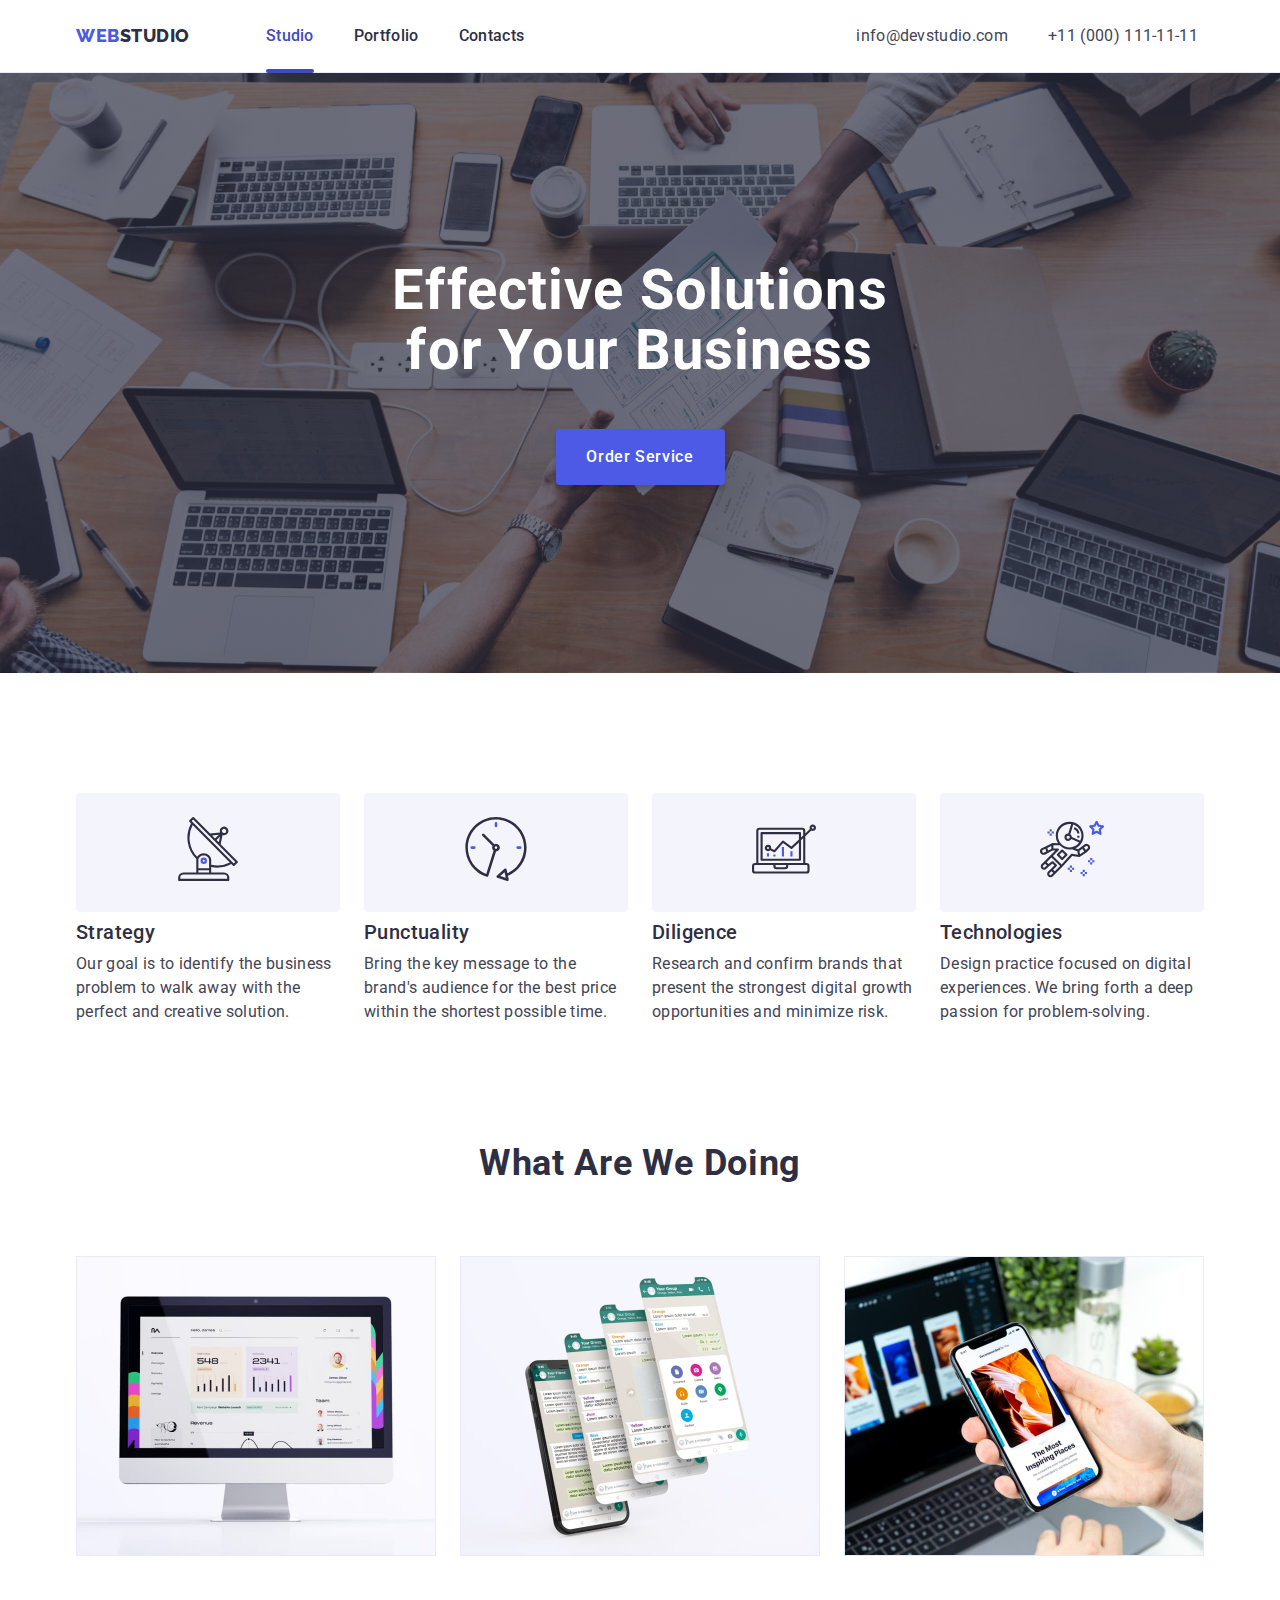
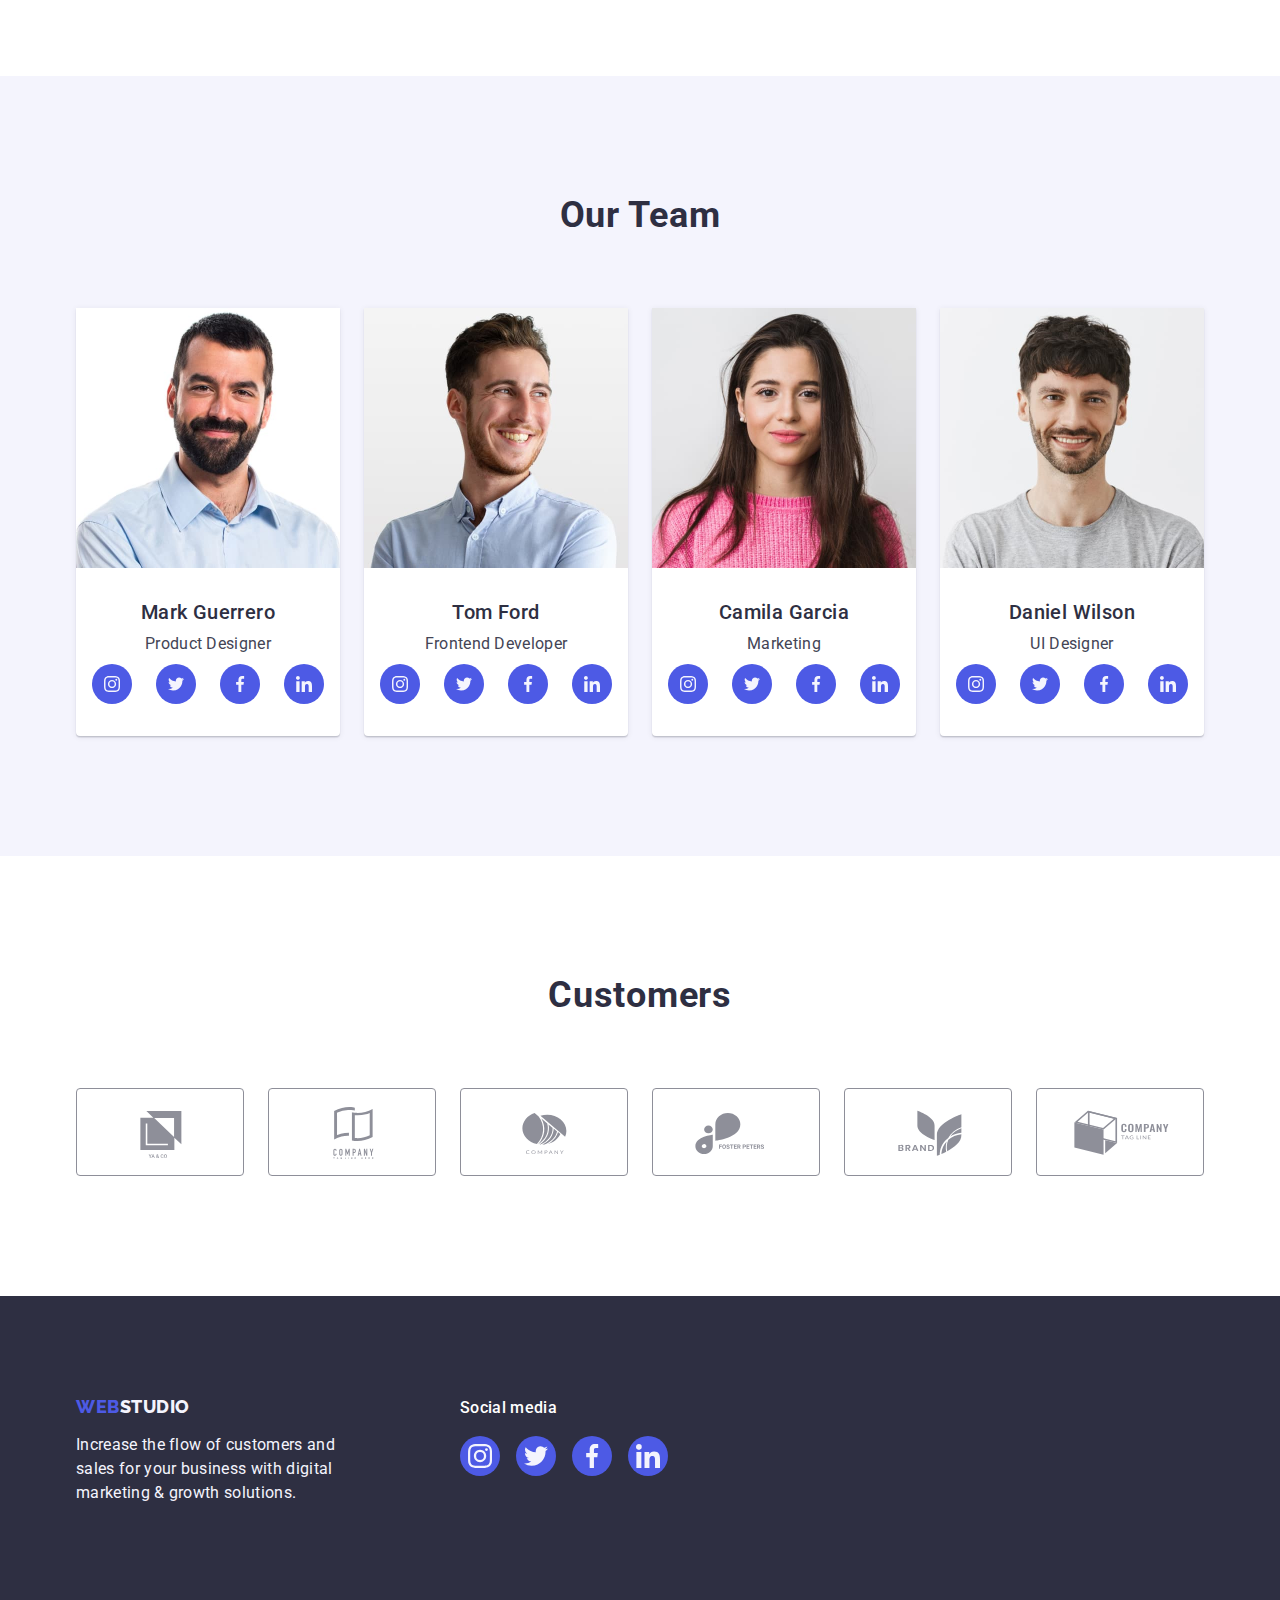
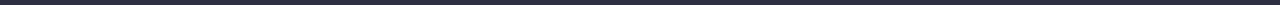
==== index.html @ 95843363 "Update" ====
<!DOCTYPE html>
<html lang="en">
  <head>
    <meta charset="UTF-8" />
    <meta http-equiv="X-UA-Compatible" content="IE=edge" />
    <meta name="viewport" content="width=device-width, initial-scale=1.0" />
    <title>WebStudio</title>
    <!-- Normalize -->
    <link
      rel="stylesheet"
      href="https://cdn.jsdelivr.net/npm/modern-normalize@2.0.0/modern-normalize.min.css"
    />
    <!-- Fonts -->
    <link rel="preconnect" href="https://fonts.googleapis.com" />
    <link rel="preconnect" href="https://fonts.gstatic.com" crossorigin />
    <link
      href="https://fonts.googleapis.com/css2?family=Raleway:wght@800&family=Roboto:wght@400;500;700;900&display=swap"
      rel="stylesheet"
    />
    <!-- Custom styles -->
    <link rel="stylesheet" href="./css/styles.css" />
  </head>
  <body>
    <header class="header">
      <div class="header-container container">
        <!-- Navigation menu -->
        <nav class="page-nav">
          <a class="logo link" href="./index.html"
            >Web<span class="studio-word">Studio</span></a
          >
          <ul class="nav-links list">
            <li><a class="nav-item active link" href="./index.html">Studio</a></li>
            <li><a class="nav-item link" href="./portfolio.html">Portfolio</a>
            </li>
            <li><a class="nav-item link" href="">Contacts</a></li>
          </ul>
        </nav>
        <!-- Contact information -->
        <address class="page-addr">
          <ul class="address-links list">
            <li>
              <a class="link" href="mailto:info@devstudio.com"
                >info@devstudio.com</a
              >
            </li>
            <li>
              <a class="link" href="tel:+110001111111">+11 (000) 111-11-11</a>
            </li>
          </ul>
        </address>
      </div>
    </header>

    <main>
      <!-- Hero -->
      <section class="hero-section section">
        <div class="container">
          <h1 class="hero-title">Effective Solutions for Your Business</h1>
          <button type="button" class="hero-btn btn" data-modal-open>Order Service</button>
        </div>
      </section>

      <!-- Features -->
      <section class="features-section section">
        <div class="container">
          <h2 class="visually-hidden">Features</h2>
          <ul class="features-list list">
            <li class="features-item">
              <div class="icon-card">
              <svg class="features-icon" width="64" height="64">
                <use href="./images/icons.svg#icon-antenna"></use>
              </svg>
              </div>
              <h3 class="title">Strategy</h3>
              <p class="text">
                Our goal is to identify the business problem to walk away with
                the perfect and creative solution.
              </p>
            </li>
            <li class="features-item">
              <div class="icon-card">
              <svg class="features-icon" width="64" height="64">
                <use href="./images/icons.svg#icon-clock"></use>
              </svg>
              </div>
              <h3 class="title">Punctuality</h3>
              <p class="text">
                Bring the key message to the brand's audience for the best price
                within the shortest possible time.
              </p>
            </li>
            <li class="features-item">
              <div class="icon-card">
              <svg class="features-icon" width="64" height="64">
                <use href="./images/icons.svg#icon-diagram"></use>
              </svg>
              </div>
              <h3 class="title">Diligence</h3>
              <p class="text">
                Research and confirm brands that present the strongest digital
                growth opportunities and minimize risk.
              </p>
            </li>
            <li class="features-item">
              <div class="icon-card">
              <svg class="features-icon" width="64" height="64">
                <use href="./images/icons.svg#icon-astronaut"></use>
              </svg>
              </div>
              <h3 class="title">Technologies</h3>
              <p class="text">
                Design practice focused on digital experiences. We bring forth a
                deep passion for problem-solving.
              </p>
            </li>
          </ul>
        </div>
      </section>

      <!-- Company's products -->
      <section class="products-section section">
        <div class="container">
          <h2 class="section-title">What are we doing</h2>
          <ul class="examples-list list">
            <li class="item">
              <img
                src="./images/computer.jpg"
                alt="Personal account on the computer"
                width="360"
                height="300"
              />
            </li>
            <li class="item">
              <img
                src="./images/phone.jpg"
                alt="Chat on the phone"
                width="360"
                height="300"
              />
            </li>
            <li class="item">
              <img
                src="./images/laptop-phone.jpg"
                alt="App with inspiring places"
                width="360"
                height="300"
              />
            </li>
          </ul>
        </div>
      </section>

      <!-- Company's team -->
      <section class="team-section section">
        <div class="container">
          <h2 class="section-title">Our Team</h2>
          <ul class="team-list list">
            <li class="team-card">
              <img
                src="./images/mark.jpg"
                alt="A man in his 30s with a beard"
                width="264"
                height="260"
              />
              <div class="card">
                <h3 class="team-member">Mark Guerrero</h3>
                <p class="position">Product Designer</p>
                <ul class="team-links-list list">
                  <li class="icon-item">
                    <a href="" class="soc-netw link">
                    <svg class="inst-icon" width="16" height="16">
                      <use href="./images/icons.svg#icon-instagram"></use>
                    </svg>
                    </a>
                  </li>
                  <li class="icon-item">
                    <a href="" class="soc-netw link">
                    <svg class="twitter-icon" width="16" height="16">
                      <use href="./images/icons.svg#icon-twitter"></use>
                    </svg>
                    </a>
                  </li>
                  <li class="icon-item">
                    <a href="" class="soc-netw link">
                    <svg class="facebook-icon" width="16" height="16">
                      <use href="./images/icons.svg#icon-facebook"></use>
                    </svg>
                    </a>
                  </li>
                  <li class="icon-item">
                    <a href="" class="soc-netw link">
                    <svg class="in-icon" width="16" height="16">
                      <use href="./images/icons.svg#icon-linkedin"></use>
                    </svg>
                    </a>
                  </li>
                </ul>
              </div>
            </li>
            <li class="team-card">
              <img
                src="./images/tom.jpg"
                alt="A young man looks to the right"
                width="264"
                height="260"
              />
              <div class="card">
                <h3 class="team-member">Tom Ford</h3>
                <p class="position">Frontend Developer</p>
                <ul class="team-links-list list">
                  <li class="icon-item">
                    <a href="" class="soc-netw link">
                    <svg class="inst-icon" width="16" height="16">
                      <use href="./images/icons.svg#icon-instagram"></use>
                    </svg>
                    </a>
                  </li>
                  <li class="icon-item">
                    <a href="" class="soc-netw link">
                    <svg class="twitter-icon" width="16" height="16">
                      <use href="./images/icons.svg#icon-twitter"></use>
                    </svg>
                    </a>
                  </li>
                  <li class="icon-item">
                    <a href="" class="soc-netw link">
                    <svg class="facebook-icon" width="16" height="16">
                      <use href="./images/icons.svg#icon-facebook"></use>
                    </svg>
                    </a>
                  </li>
                  <li class="icon-item">
                    <a href="" class="soc-netw link">
                    <svg class="in-icon" width="16" height="16">
                      <use href="./images/icons.svg#icon-linkedin"></use>
                    </svg>
                    </a>
                  </li>
                </ul>
              </div>
            </li>
            <li class="team-card">
              <img
                src="./images/camila.jpg"
                alt="A young girl"
                width="264"
                height="260"
              />
              <div class="card">
                <h3 class="team-member">Camila Garcia</h3>
                <p class="position">Marketing</p>
                <ul class="team-links-list list">
                  <li class="icon-item">
                    <a href="" class="soc-netw link">
                    <svg class="inst-icon" width="16" height="16">
                      <use href="./images/icons.svg#icon-instagram"></use>
                    </svg>
                    </a>
                  </li>
                  <li class="icon-item">
                    <a href="" class="soc-netw link">
                    <svg class="twitter-icon" width="16" height="16">
                      <use href="./images/icons.svg#icon-twitter"></use>
                    </svg>
                    </a>
                  </li>
                  <li class="icon-item">
                    <a href="" class="soc-netw link">
                    <svg class="facebook-icon" width="16" height="16">
                      <use href="./images/icons.svg#icon-facebook"></use>
                    </svg>
                    </a>
                  </li>
                  <li class="icon-item">
                    <a href="" class="soc-netw link">
                    <svg class="in-icon" width="16" height="16">
                      <use href="./images/icons.svg#icon-linkedin"></use>
                    </svg>
                    </a>
                  </li>
                </ul>
              </div>
            </li>
            <li class="team-card">
              <img
                src="./images/daniel.jpg"
                alt="A young man looks straight ahead"
                width="264"
                height="260"
              />
              <div class="card">
                <h3 class="team-member">Daniel Wilson</h3>
                <p class="position">UI Designer</p>
                <ul class="team-links-list list">
                  <li class="icon-item">
                    <a href="" class="soc-netw link">
                    <svg class="inst-icon" width="16" height="16">
                      <use href="./images/icons.svg#icon-instagram"></use>
                    </svg>
                    </a>
                  </li>
                  <li class="icon-item">
                    <a href="" class="soc-netw link">
                    <svg class="twitter-icon" width="16" height="16">
                      <use href="./images/icons.svg#icon-twitter"></use>
                    </svg>
                    </a>
                  </li>
                  <li class="icon-item">
                    <a href="" class="soc-netw link">
                    <svg class="facebook-icon" width="16" height="16">
                      <use href="./images/icons.svg#icon-facebook"></use>
                    </svg>
                    </a>
                  </li>
                  <li class="icon-item">
                    <a href="" class="soc-netw link">
                    <svg class="in-icon" width="16" height="16">
                      <use href="./images/icons.svg#icon-linkedin"></use>
                    </svg>
                    </a>
                  </li>
                </ul>
              </div>
            </li>
          </ul>
        </div>
      </section>

      <!-- Our customers -->
      <section class="customers-section section">
        <div class="container">
          <h2 class="section-title">Customers</h2>
          <ul class="customers-list list">
            <li class="customers-item">
              <a href="" class="customers-link link">
                <svg class="clients-icon" width="104" height="56">
                  <use href="./images/icons.svg#icon-logo-1"></use>
                </svg>
              </a>
            </li>
            <li class="customers-item">
              <a href="" class="customers-link link">
                <svg class="clients-icon" width="104" height="56">
                  <use href="./images/icons.svg#icon-logo-2"></use>
                </svg>
              </a>
            </li>
            <li class="customers-item">
              <a href="" class="customers-link link">
                <svg class="clients-icon" width="104" height="56">
                  <use href="./images/icons.svg#icon-logo-3"></use>
                </svg>
              </a>
            </li>
            <li class="customers-item">
              <a href="" class="customers-link link">
                <svg class="clients-icon" width="104" height="56">
                  <use href="./images/icons.svg#icon-logo-4"></use>
                </svg>
              </a>
            </li>
            <li class="customers-item">
              <a href="" class="customers-link link">
                <svg class="clients-icon" width="104" height="56">
                  <use href="./images/icons.svg#icon-logo-5"></use>
                </svg>
              </a>
            </li>
            <li class="customers-item">
              <a href="" class="customers-link link">
                <svg class="clients-icon" width="104" height="56">
                  <use href="./images/icons.svg#icon-logo-6"></use>
                </svg>
              </a>
            </li>
          </ul>
        </div>
      </section>
    </main>

    <footer class="footer">
      <div class="footer-container container">
        <div class="logo-wrap">
        <a class="logo-foot link" href="./index.html"
          >Web<span class="studio-word-foot">Studio</span></a
        >
        <p class="footer-text">
          Increase the flow of customers and sales for your business with
          digital marketing & growth solutions.
        </p>
        </div>
        <div class="social-wrap">
        <p class="social-title">Social media</p>
        <ul class="footer-list list">
          <li>
            <a href="" class="footer-link link">
              <svg class="inst-icon" width="24" height="24">
                <use href="./images/icons.svg#icon-instagram"></use>
              </svg>              
            </a>
          </li>
          <li>
            <a href="" class="footer-link link">
              <svg class="twitter-icon" width="24" height="24">
                <use href="./images/icons.svg#icon-twitter"></use>
              </svg>
            </a>
          </li>
          <li>
            <a href="" class="footer-link link">
              <svg class="facebook-icon" width="24" height="24">
                <use href="./images/icons.svg#icon-facebook"></use>
              </svg>
            </a>
          </li>
          <li>
            <a href="" class="footer-link link">
              <svg class="in-icon" width="24" height="24">
                <use href="./images/icons.svg#icon-linkedin"></use>
              </svg>
            </a>
          </li>
        </ul>
        </div>
      </div>
    </footer>

    <!-- Modal window -->
    <div class="backdrop is-hidden" data-modal>
      <div class="modal">
        <button type="button" class="modal-btn btn" data-modal-close>
          <svg class="modal-icon" width="8" height="8">
            <use href="./images/icons.svg#icon-close"></use>
          </svg>
        </button>
      </div>
    </div>

    <script src="./js/modal.js"></script>
  </body>
</html>
---- css/styles.css ----
/**
  |============================
  | Common styles
  |============================
*/
:root {
    --white-color: #ffffff;
    --navy-blue-color: #2e2f42;
    --slate-color: #434455;
    --cloud-color: #F4F4FD;
    --iris-color: #4D5AE5;
    --ocean-color: #404BBF;
    --border-color: #E7E9FC;
    --light-slate-color: #8E8F99;
    --green-color: #31D0AA;
    --navyblue-modal: #2E2F4266;
    --dairy-modal: #FCFCFC;
}
body {
    font-family: 'Roboto', sans-serif;
    color: var(--slate-color);
    background-color: var(--white-color);
    line-height: 1.5;
    letter-spacing: 0.02em;
}
/**
  |============================
  | Reset
  |============================
*/
.link {
    text-decoration: none;
}
.list {
    list-style: none;
    margin: 0;
    padding: 0;
}
h1,
h2,
h3,
h4,
h5,
h6,
p {
    margin: 0;
}
img {
    display: block;
    max-width: 100%;
    height: auto;
}
/**
  |============================
  | Base styles
  |============================
*/
.container {
    width: 1158px;
    margin: 0 auto;
    padding: 0 15px;
}
.section {
    padding-bottom: 120px;
}
.btn {
    font-family: 'Roboto', sans-serif;
    cursor: pointer;
}
/**
  |============================
  | Header
  |============================
*/
.header {
    padding-top: 24px;
    padding-bottom: 24px;
    border-bottom: 1px solid var(--border-color);
    box-shadow: 0px 1px 6px 0px rgba(46, 47, 66, 0.08),
        0px 1px 1px 0px rgba(46, 47, 66, 0.16),
        0px 2px 1px 0px rgba(46, 47, 66, 0.08);
}
.header-container {
    display: flex;
}
.page-nav {
    display: flex;
    align-items: center;
    margin-right: 332px;
}
.logo {
    font-family: 'Raleway', sans-serif;
    font-weight: 800;
    font-size: 18px;
    line-height: 1.17;
    letter-spacing: 0.03em;
    text-transform: uppercase;
    color: var(--iris-color);
    margin-right: 76px;
}
.page-nav .studio-word {
    color: var(--navy-blue-color);
}
.nav-links {
    display: flex;
    gap: 40px;
}
.nav-item {
    font-weight: 500;
    color: var(--navy-blue-color);
    transition: color 250ms cubic-bezier(0.4, 0, 0.2, 1);
    padding: 24px 0;
    position: relative;
}
.nav-item:hover,
.nav-item:focus {
    color: var(--ocean-color);
}
.active {
    color: var(--ocean-color);
}
.active::after {
    content: "";
    display: block;
    background-color: var(--ocean-color);
    width: 100%;
    height: 4px;
    border-radius: 2px;
    position: absolute;
    bottom: -4px;
    left: 0;
}
.page-addr {
    font-style: normal;
}
.address-links {
    display: flex;
    gap: 40px;
}
.page-addr .link {
    color: var(--slate-color);
    transition: color 250ms cubic-bezier(0.4, 0, 0.2, 1);
}
.page-addr .link:hover,
.page-addr .link:focus {
    color: var(--ocean-color);
}
/**
  |============================
  | Main Studio
  |============================
*/
/* Hero */
.hero-section {
    max-width: 1440px;
    margin: 0 auto;
    padding-top: 188px;
    padding-bottom: 188px;
    background-color: var(--navy-blue-color);
    background-image: linear-gradient(rgba(46, 47, 66, 0.7),
            rgba(46, 47, 66, 0.7)),
        url(../images/hero-bg.jpg);
    background-repeat: no-repeat;
    background-position: center;
    background-size: cover;
}
.hero-title {
    font-size: 56px;
    line-height: 1.07;
    text-align: center;
    letter-spacing: 0.02em;
    color: var(--white-color);
    max-width: 496px;
    margin-left: auto;
    margin-right: auto;
    margin-bottom: 48px;
}
.hero-btn {
    font-size: 16px;
    line-height: 1.5;
    font-weight: 500;
    letter-spacing: 0.04em;
    color: var(--white-color);
    background-color: var(--iris-color);
    display: block;
    min-width: 169px;
    height: 56px;
    border: none;
    border-radius: 4px;
    margin: 0 auto;
    box-shadow: 0px 4px 4px 0px rgba(0, 0, 0, 0.15);
    transition: background-color 250ms cubic-bezier(0.4, 0, 0.2, 1);
}
.hero-btn:hover,
.hero-btn:focus {
    background-color: var(--ocean-color);
}
/* Features */
.features-section {
    padding-top: 120px;
}
.visually-hidden {
    position: absolute;
    width: 1px;
    height: 1px;
    margin: -1px;
    border: 0;
    padding: 0;
    white-space: nowrap;
    clip-path: inset(100%);
    clip: rect(0 0 0 0);
    overflow: hidden;
}
.features-list {
    display: flex;
    gap: 24px;
}
.features-item {
    width: calc((100% - 72px) / 4);
}
.icon-card {
    border-radius: 4px;
    background-color: var(--cloud-color);
    padding: 24px 100px;
}
.features-list .title {
    font-weight: 500;
    letter-spacing: 0.02em;
    font-size: 20px;
    line-height: 1.2;
    color: var(--navy-blue-color);
    margin-top: 8px;
    margin-bottom: 8px;
}
/* Company's products */
.section-title {
    font-size: 36px;
    letter-spacing: 0.02em;
    line-height: 1.11;
    text-align: center;
    text-transform: capitalize;
    color: var(--navy-blue-color);
    margin-bottom: 72px;
}
.examples-list {
    display: flex;
    gap: 24px;
}
/* Team */
.team-section {
    padding-top: 120px;
    background-color: var(--cloud-color);
}
.team-list {
    display: flex;
    gap: 24px;
}
.team-card {
    justify-content: center;
    align-items: center;
    background-color: var(--white-color);
    border-radius: 0px 0px 4px 4px;
    box-shadow: 0px 2px 1px 0px rgba(46, 47, 66, 0.08),
        0px 1px 1px 0px rgba(46, 47, 66, 0.16),
        0px 1px 6px 0px rgba(46, 47, 66, 0.08);
}
.card {
    padding: 32px 16px;
}
.team-member {
    font-weight: 500;
    font-size: 20px;
    letter-spacing: 0.02em;
    line-height: 1.2;
    color: var(--navy-blue-color);
    text-align: center;
    margin-bottom: 8px
}
.position {
    text-align: center;
}
.team-links-list {
    display: flex;
    justify-content: center;
    align-items: center;
    gap: 24px;
    padding-top: 8px;
}
.soc-netw {
    display: flex;
    justify-content: center;
    align-items: center;
    width: 40px;
    height: 40px;
    background-color: var(--iris-color);
    border-radius: 50% 50%;
    padding: 12px;
    transition: background-color 250ms cubic-bezier(0.4, 0, 0.2, 1);
}
.soc-netw:hover,
.soc-netw:focus {
    background-color: var(--ocean-color);
}
/* Customers */
.customers-section {
    padding-top: 120px;
}
.customers-list {
    display: flex;
    justify-content: center;
    gap: 24px;
}
.customers-link {
    display: flex;
    width: 168px;
    height: 88px;
    justify-content: center;
    align-items: center;
    border-radius: 4px;
    border: 1px solid var(--light-slate-color);
    transition: border-color 250ms cubic-bezier(0.4, 0, 0.2, 1);
}
.customers-link:hover,
.customers-link:focus {
    border-color: var(--ocean-color);
}
.clients-icon {
    fill: var(--light-slate-color);
    transition: fill 250ms cubic-bezier(0.4, 0, 0.2, 1);
}
.customers-link:hover .clients-icon {
    fill: var(--ocean-color);
}
/**
  |============================
  | Main Portfolio
  |============================
*/
/* Filtration */
.filtration-section {
    padding-top: 96px;
    padding-bottom: 120px;
}
.filtration-list {
    display: flex;
    justify-content: center;
    gap: 24px;
    margin-bottom: 72px
}
.filter-btn {
    font-weight: 500;
    font-size: 16px;
    line-height: 1.5;
    letter-spacing: 0.04em;
    color: var(--iris-color);
    background-color: var(--cloud-color);
    padding: 12px 24px;
    border-radius: 4px;
    border: 1px solid var(--border-color);
    transition: color 250ms cubic-bezier(0.4, 0, 0.2, 1),
        background-color 250ms cubic-bezier(0.4, 0, 0.2, 1),
        border-color 250ms cubic-bezier(0.4, 0, 0.2, 1),
        box-shadow 250ms cubic-bezier(0.4, 0, 0.2, 1);
}
.filter-btn:hover,
.filter-btn:focus {
    color: var(--white-color);
    background-color: var(--ocean-color);
    border: 1px solid transparent;
    box-shadow: 0px 2px 2px 0px rgba(0, 0, 0, 0.12),
        0px 2px 1px 0px rgba(0, 0, 0, 0.08),
        0px 3px 1px 0px rgba(0, 0, 0, 0.10);
}
/* Production */
.products-list {
    display: flex;
    flex-wrap: wrap;
    column-gap: 24px;
    row-gap: 48px;
}
.products-img {
    display: block;
    transition: box-shadow 250ms cubic-bezier(0.4, 0, 0.2, 1);
}
.products-img:hover,
.products-img:focus {
    box-shadow: 0px 2px 1px 0px rgba(46, 47, 66, 0.08),
        0px 1px 1px 0px rgba(46, 47, 66, 0.16),
        0px 1px 6px 0px rgba(46, 47, 66, 0.08);
}
.img-wrap {
    position: relative;
    overflow: hidden;
}
.overlay {
    position: absolute;
    top: 0;
    left: 0;
    width: 100%;
    height: 100%;
    background-color: var(--iris-color);
    padding: 40px 32px 164px;
    transform: translateY(100%);
    transition: transform 250ms cubic-bezier(0.4, 0, 0.2, 1);
}
.img-wrap:hover .overlay,
.img-wrap:focus .overlay {
    transform: translateY(0);
}
.overlay-text {
    color: var(--cloud-color);
    letter-spacing: 0.32px;
    display: flex;
    width: 296px;
}
.card-prod {
    padding: 32px 16px;
    border-left: 1px solid var(--border-color);
    border-right: 1px solid var(--border-color);
    border-bottom: 1px solid var(--border-color);
}
.production-title {
    font-weight: 500;
    font-size: 20px;
    line-height: 1.2;
    letter-spacing: 0.02em;
    color: var(--navy-blue-color);
    margin-bottom: 8px;
}
/**
  |============================
  | Footer
  |============================
*/
.footer {
    padding-top: 100px;
    padding-bottom: 100px;
    background-color: var(--navy-blue-color);
}
.footer-container {
    display: flex;
    align-items: baseline;
}
.logo-wrap {
    margin-right: 120px;
}
.logo-foot {
    font-family: 'Raleway', sans-serif;
    font-weight: 800;
    font-size: 18px;
    line-height: 1.17;
    letter-spacing: 0.03em;
    text-transform: uppercase;
    color: var(--iris-color);
    display: inline-block;
    margin-bottom: 16px;
}
.studio-word-foot {
    color: var(--cloud-color);
}
.footer-text {
    color: var(--cloud-color);
    max-width: 264px;
}
.social-title {
    color: var(--white-color);
    font-weight: 500;
    letter-spacing: 0.32px;
    margin-bottom: 16px;
}
.footer-list {
    display: flex;
    gap: 16px;
}
.footer-link {
    display: flex;
    justify-content: center;
    align-items: center;
    width: 40px;
    height: 40px;
    background-color: var(--iris-color);
    border-radius: 50% 50%;
    transition: background-color 250ms cubic-bezier(0.4, 0, 0.2, 1);
}
.footer-link:hover {
    background-color: var(--green-color);
}
/**
  |============================
  | Modal
  |============================
*/
.backdrop {
    background-color: var(--navyblue-modal);
    position: fixed;
    top: 0;
    left: 0;
    width: 100%;
    height: 100%;
    transition: visibility 250ms ease-out, opacity 250ms ease-out;
}
.backdrop.is-hidden {
    visibility: hidden;
    opacity: 0;
    pointer-events: none;
}
.modal {
    position: absolute;
    top: 50%;
    left: 50%;
    transform: translate(-50%, -50%);
    width: 408px;
    height: 584px;
    border-radius: 4px;
    background-color: var(--dairy-modal);
    box-shadow: 0px 2px 1px 0px rgba(0, 0, 0, 0.20),
        0px 1px 3px 0px rgba(0, 0, 0, 0.12),
        0px 1px 1px 0px rgba(0, 0, 0, 0.14);
    transition: opacity 300ms ease-out 250ms, transform 300ms ease-out 250ms;
}
.backdrop.is-hidden .modal {
    opacity: 0;
    transform: translate(-50%, -70%);
}
.modal-btn {
    position: absolute;
    top: 24px;
    right: 24px;
    width: 24px;
    height: 24px;
    border-radius: 24px;
    border: 1px solid rgba(0, 0, 0, 0.10);
    background-color: var(--border-color);
    display: flex;
    align-items: center;
    justify-content: center;
    transition: background-color 250ms cubic-bezier(0.4, 0, 0.2, 1);
}
.modal-btn:hover,
.modal-btn:focus {
    background-color: var(--ocean-color);
    border: none;
}
.modal-icon {
    fill: var(--navy-blue-color);
    transition: fill 250ms cubic-bezier(0.4, 0, 0.2, 1);
}
.modal-btn:hover .modal-icon {
    fill: var(--white-color);
}
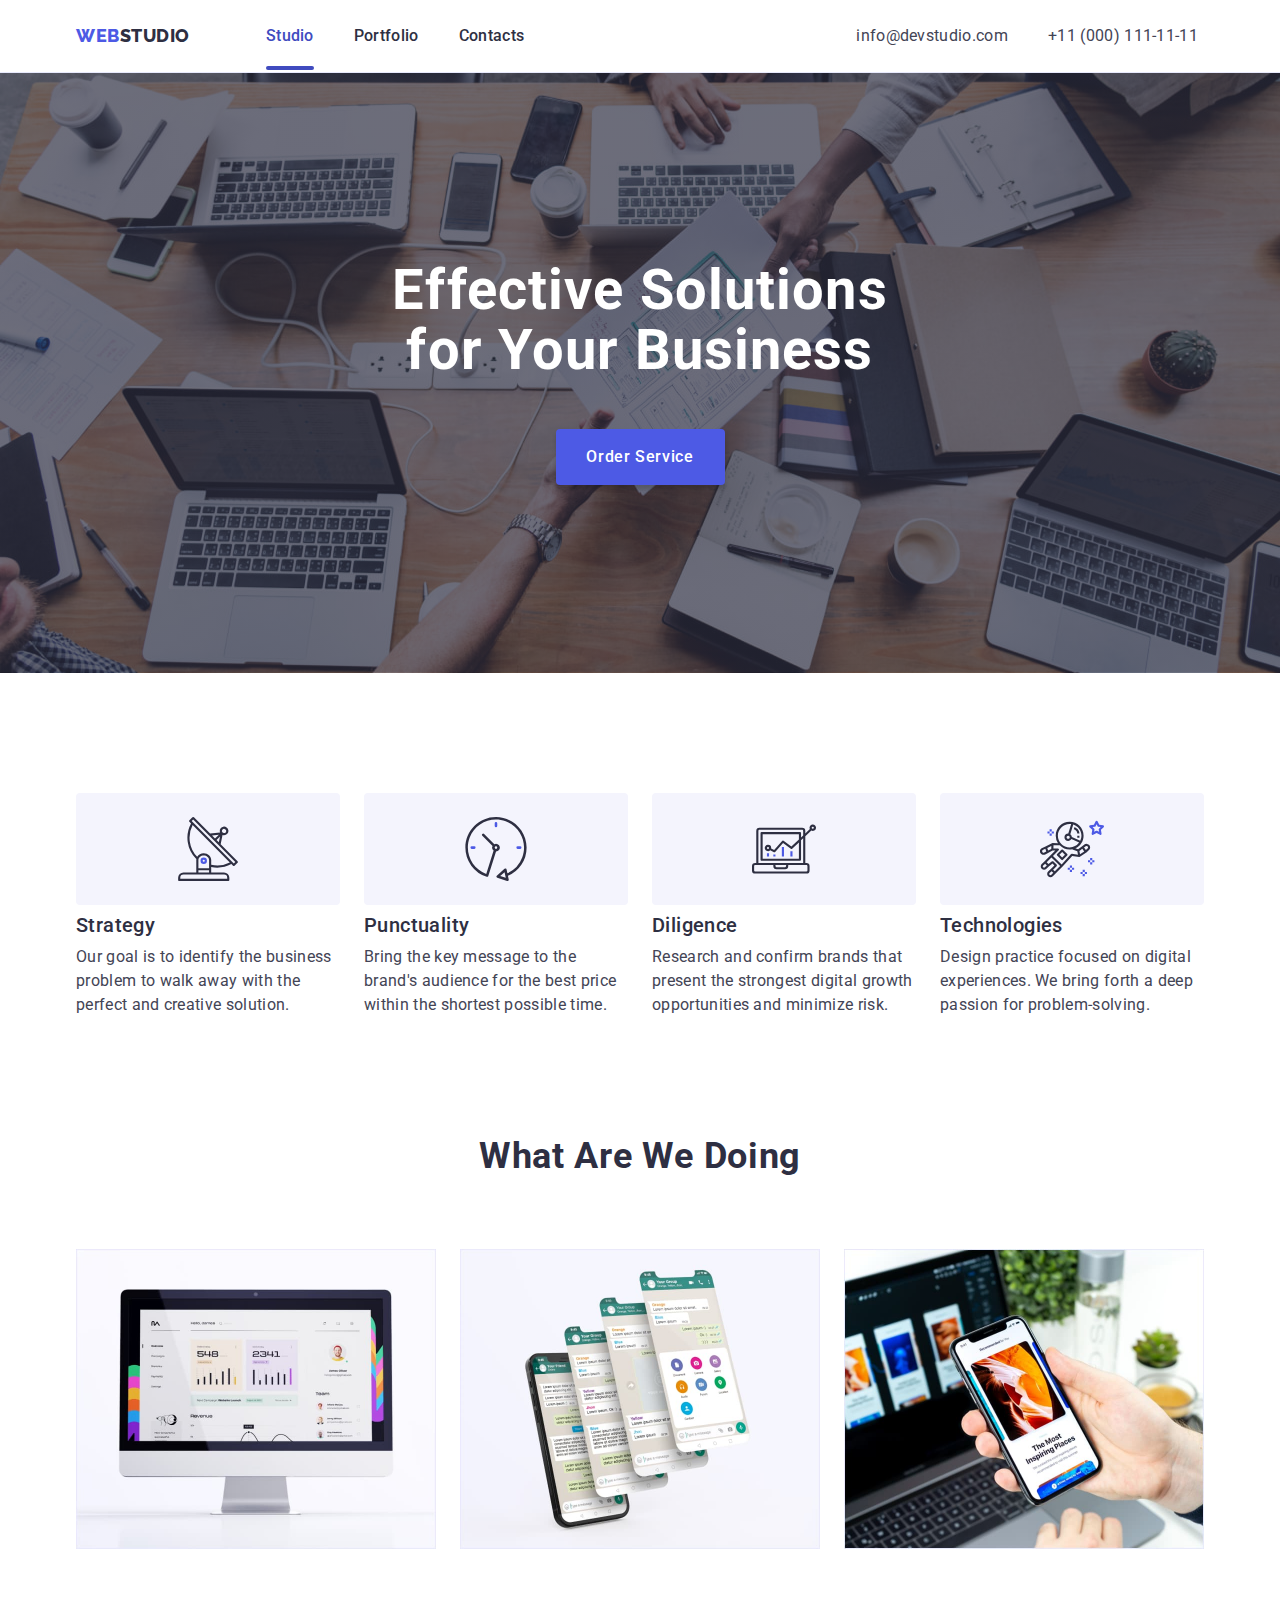
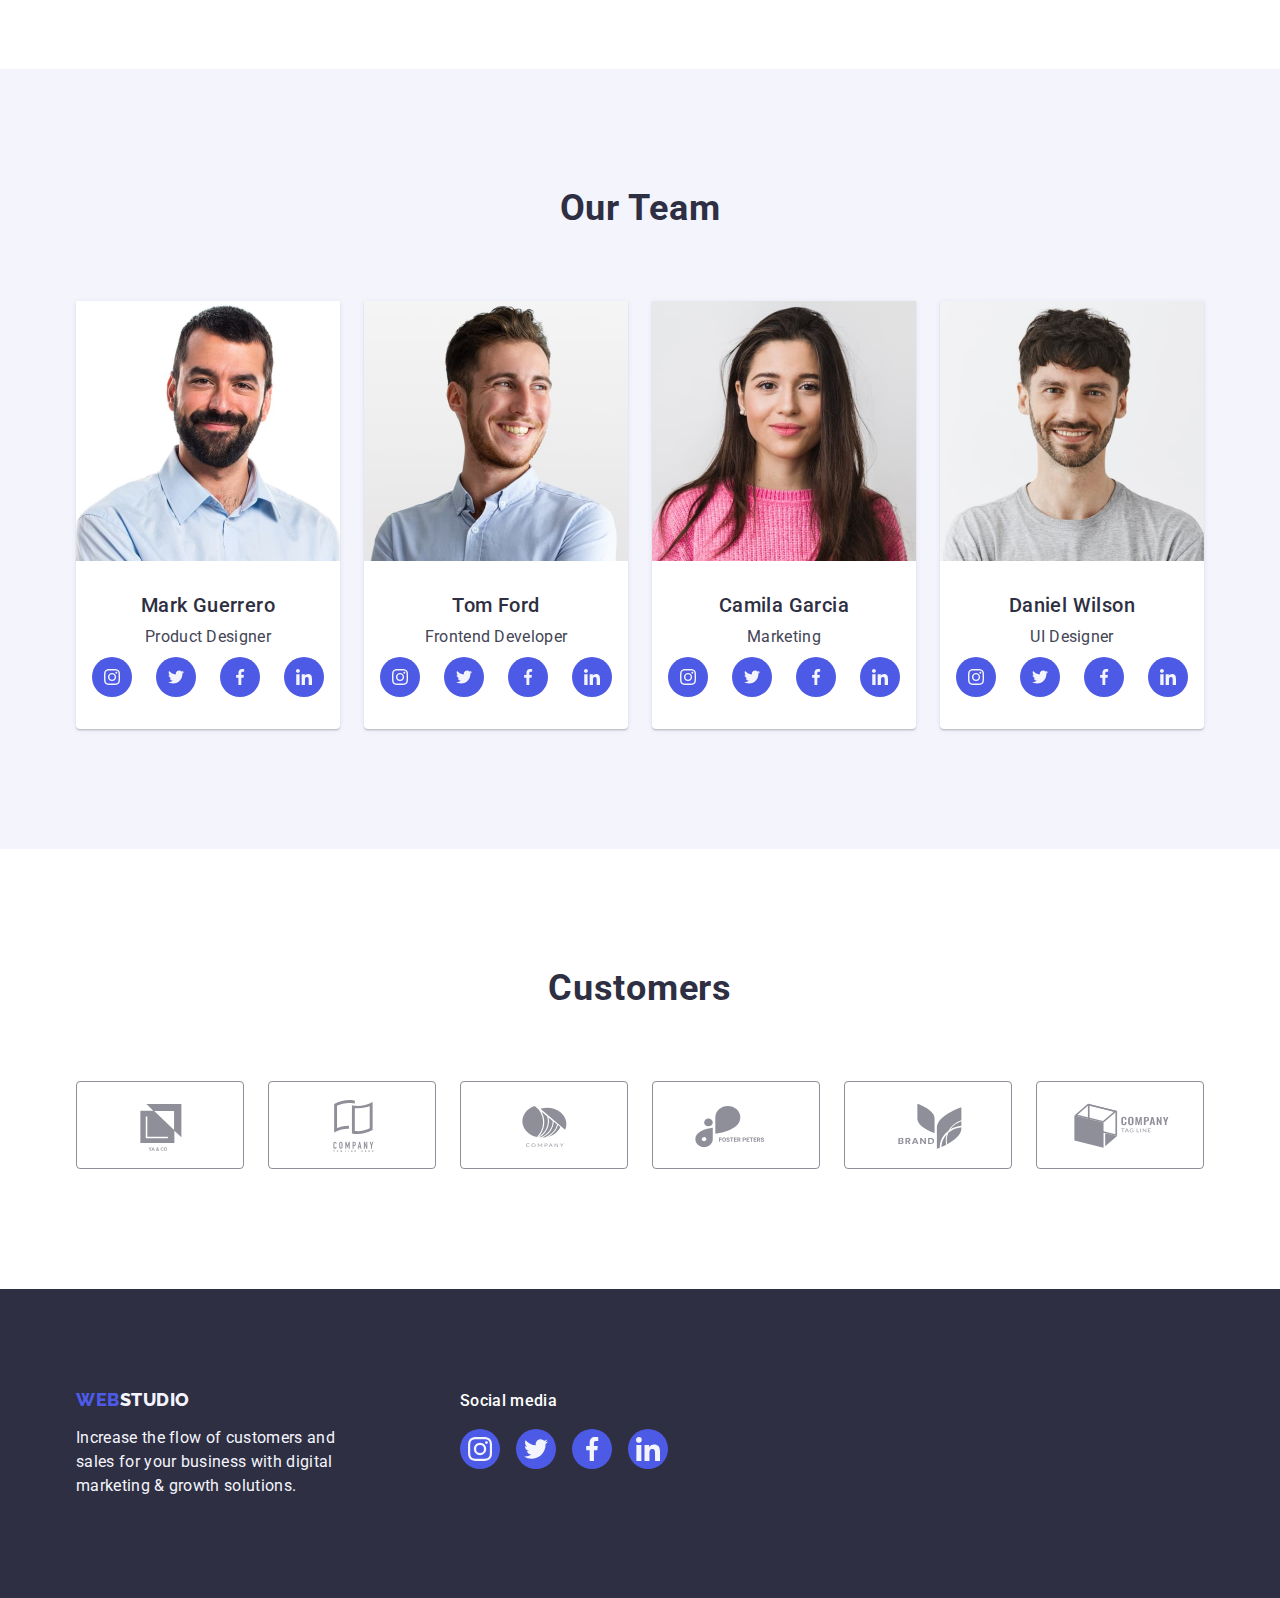
==== commit 52273d55: "Update" ====
--- a/index.html
+++ b/index.html
@@ -168,28 +168,28 @@
                 <ul class="team-links-list list">
                   <li class="icon-item">
                     <a href="" class="soc-netw link">
-                    <svg class="inst-icon" width="16" height="16">
+                    <svg class="soc-icon" width="16" height="16">
                       <use href="./images/icons.svg#icon-instagram"></use>
                     </svg>
                     </a>
                   </li>
                   <li class="icon-item">
                     <a href="" class="soc-netw link">
-                    <svg class="twitter-icon" width="16" height="16">
+                    <svg class="soc-icon" width="16" height="16">
                       <use href="./images/icons.svg#icon-twitter"></use>
                     </svg>
                     </a>
                   </li>
                   <li class="icon-item">
                     <a href="" class="soc-netw link">
-                    <svg class="facebook-icon" width="16" height="16">
+                    <svg class="soc-icon" width="16" height="16">
                       <use href="./images/icons.svg#icon-facebook"></use>
                     </svg>
                     </a>
                   </li>
                   <li class="icon-item">
                     <a href="" class="soc-netw link">
-                    <svg class="in-icon" width="16" height="16">
+                    <svg class="soc-icon" width="16" height="16">
                       <use href="./images/icons.svg#icon-linkedin"></use>
                     </svg>
                     </a>
@@ -210,28 +210,28 @@
                 <ul class="team-links-list list">
                   <li class="icon-item">
                     <a href="" class="soc-netw link">
-                    <svg class="inst-icon" width="16" height="16">
+                    <svg class="soc-icon" width="16" height="16">
                       <use href="./images/icons.svg#icon-instagram"></use>
                     </svg>
                     </a>
                   </li>
                   <li class="icon-item">
                     <a href="" class="soc-netw link">
-                    <svg class="twitter-icon" width="16" height="16">
+                    <svg class="soc-icon" width="16" height="16">
                       <use href="./images/icons.svg#icon-twitter"></use>
                     </svg>
                     </a>
                   </li>
                   <li class="icon-item">
                     <a href="" class="soc-netw link">
-                    <svg class="facebook-icon" width="16" height="16">
+                    <svg class="soc-icon" width="16" height="16">
                       <use href="./images/icons.svg#icon-facebook"></use>
                     </svg>
                     </a>
                   </li>
                   <li class="icon-item">
                     <a href="" class="soc-netw link">
-                    <svg class="in-icon" width="16" height="16">
+                    <svg class="soc-icon" width="16" height="16">
                       <use href="./images/icons.svg#icon-linkedin"></use>
                     </svg>
                     </a>
@@ -252,28 +252,28 @@
                 <ul class="team-links-list list">
                   <li class="icon-item">
                     <a href="" class="soc-netw link">
-                    <svg class="inst-icon" width="16" height="16">
+                    <svg class="soc-icon" width="16" height="16">
                       <use href="./images/icons.svg#icon-instagram"></use>
                     </svg>
                     </a>
                   </li>
                   <li class="icon-item">
                     <a href="" class="soc-netw link">
-                    <svg class="twitter-icon" width="16" height="16">
+                    <svg class="soc-icon" width="16" height="16">
                       <use href="./images/icons.svg#icon-twitter"></use>
                     </svg>
                     </a>
                   </li>
                   <li class="icon-item">
                     <a href="" class="soc-netw link">
-                    <svg class="facebook-icon" width="16" height="16">
+                    <svg class="soc-icon" width="16" height="16">
                       <use href="./images/icons.svg#icon-facebook"></use>
                     </svg>
                     </a>
                   </li>
                   <li class="icon-item">
                     <a href="" class="soc-netw link">
-                    <svg class="in-icon" width="16" height="16">
+                    <svg class="soc-icon" width="16" height="16">
                       <use href="./images/icons.svg#icon-linkedin"></use>
                     </svg>
                     </a>
@@ -294,28 +294,28 @@
                 <ul class="team-links-list list">
                   <li class="icon-item">
                     <a href="" class="soc-netw link">
-                    <svg class="inst-icon" width="16" height="16">
+                    <svg class="soc-icon" width="16" height="16">
                       <use href="./images/icons.svg#icon-instagram"></use>
                     </svg>
                     </a>
                   </li>
                   <li class="icon-item">
                     <a href="" class="soc-netw link">
-                    <svg class="twitter-icon" width="16" height="16">
+                    <svg class="soc-icon" width="16" height="16">
                       <use href="./images/icons.svg#icon-twitter"></use>
                     </svg>
                     </a>
                   </li>
                   <li class="icon-item">
                     <a href="" class="soc-netw link">
-                    <svg class="facebook-icon" width="16" height="16">
+                    <svg class="soc-icon" width="16" height="16">
                       <use href="./images/icons.svg#icon-facebook"></use>
                     </svg>
                     </a>
                   </li>
                   <li class="icon-item">
                     <a href="" class="soc-netw link">
-                    <svg class="in-icon" width="16" height="16">
+                    <svg class="soc-icon" width="16" height="16">
                       <use href="./images/icons.svg#icon-linkedin"></use>
                     </svg>
                     </a>
@@ -395,28 +395,28 @@
         <ul class="footer-list list">
           <li>
             <a href="" class="footer-link link">
-              <svg class="inst-icon" width="24" height="24">
+              <svg class="foot-icon" width="24" height="24">
                 <use href="./images/icons.svg#icon-instagram"></use>
               </svg>              
             </a>
           </li>
           <li>
             <a href="" class="footer-link link">
-              <svg class="twitter-icon" width="24" height="24">
+              <svg class="foot-icon" width="24" height="24">
                 <use href="./images/icons.svg#icon-twitter"></use>
               </svg>
             </a>
           </li>
           <li>
             <a href="" class="footer-link link">
-              <svg class="facebook-icon" width="24" height="24">
+              <svg class="foot-icon" width="24" height="24">
                 <use href="./images/icons.svg#icon-facebook"></use>
               </svg>
             </a>
           </li>
           <li>
             <a href="" class="footer-link link">
-              <svg class="in-icon" width="24" height="24">
+              <svg class="foot-icon" width="24" height="24">
                 <use href="./images/icons.svg#icon-linkedin"></use>
               </svg>
             </a>
--- a/css/styles.css
+++ b/css/styles.css
@@ -127,7 +127,7 @@
     height: 4px;
     border-radius: 2px;
     position: absolute;
-    bottom: -4px;
+    bottom: -1px;
     left: 0;
 }
 .page-addr {
@@ -219,9 +219,13 @@
     width: calc((100% - 72px) / 4);
 }
 .icon-card {
+    display: flex;
+    align-items: center;
+    justify-content: center;
+    height: 112px;
     border-radius: 4px;
+    margin-bottom: 8px;
     background-color: var(--cloud-color);
-    padding: 24px 100px;
 }
 .features-list .title {
     font-weight: 500;
@@ -229,7 +233,6 @@
     font-size: 20px;
     line-height: 1.2;
     color: var(--navy-blue-color);
-    margin-top: 8px;
     margin-bottom: 8px;
 }
 /* Company's products */
@@ -265,7 +268,7 @@
         0px 1px 6px 0px rgba(46, 47, 66, 0.08);
 }
 .card {
-    padding: 32px 16px;
+    padding: 32px 0;
 }
 .team-member {
     font-weight: 500;
@@ -297,6 +300,9 @@
     padding: 12px;
     transition: background-color 250ms cubic-bezier(0.4, 0, 0.2, 1);
 }
+.soc-icon {
+    fill: var(--cloud-color);
+}
 .soc-netw:hover,
 .soc-netw:focus {
     background-color: var(--ocean-color);
@@ -318,14 +324,17 @@
     align-items: center;
     border-radius: 4px;
     border: 1px solid var(--light-slate-color);
-    transition: border-color 250ms cubic-bezier(0.4, 0, 0.2, 1);
+    color: var(--light-slate-color);
+    transition: border-color 250ms cubic-bezier(0.4, 0, 0.2, 1),
+    color 250ms cubic-bezier(0.4, 0, 0.2, 1);
 }
 .customers-link:hover,
 .customers-link:focus {
     border-color: var(--ocean-color);
+    color: var(--ocean-color);
 }
 .clients-icon {
-    fill: var(--light-slate-color);
+    fill: currentColor;;
     transition: fill 250ms cubic-bezier(0.4, 0, 0.2, 1);
 }
 .customers-link:hover .clients-icon {
@@ -482,8 +491,12 @@
     border-radius: 50% 50%;
     transition: background-color 250ms cubic-bezier(0.4, 0, 0.2, 1);
 }
-.footer-link:hover {
+.footer-link:hover,
+.footer-link:focus {
     background-color: var(--green-color);
+}
+.foot-icon {
+    fill: var(--cloud-color);
 }
 /**
   |============================
@@ -497,7 +510,8 @@
     left: 0;
     width: 100%;
     height: 100%;
-    transition: visibility 250ms ease-out, opacity 250ms ease-out;
+    transition: opacity 250ms cubic-bezier(0.4, 0, 0.2, 1),
+        visibility 250ms cubic-bezier(0.4, 0, 0.2, 1);
 }
 .backdrop.is-hidden {
     visibility: hidden;
@@ -508,15 +522,15 @@
     position: absolute;
     top: 50%;
     left: 50%;
-    transform: translate(-50%, -50%);
+    transform: translate(-50%, -50%) scale(1);
     width: 408px;
-    height: 584px;
+    min-height: 584px;
     border-radius: 4px;
     background-color: var(--dairy-modal);
     box-shadow: 0px 2px 1px 0px rgba(0, 0, 0, 0.20),
         0px 1px 3px 0px rgba(0, 0, 0, 0.12),
         0px 1px 1px 0px rgba(0, 0, 0, 0.14);
-    transition: opacity 300ms ease-out 250ms, transform 300ms ease-out 250ms;
+    transition: transform 250ms cubic-bezier(0.4, 0, 0.2, 1);
 }
 .backdrop.is-hidden .modal {
     opacity: 0;
@@ -528,13 +542,15 @@
     right: 24px;
     width: 24px;
     height: 24px;
-    border-radius: 24px;
+    border-radius: 50%;
     border: 1px solid rgba(0, 0, 0, 0.10);
     background-color: var(--border-color);
     display: flex;
     align-items: center;
     justify-content: center;
-    transition: background-color 250ms cubic-bezier(0.4, 0, 0.2, 1);
+    padding: 0;
+    transition: background-color 250ms cubic-bezier(0.4, 0, 0.2, 1),
+        border 250ms cubic-bezier(0.4, 0, 0.2, 1);
 }
 .modal-btn:hover,
 .modal-btn:focus {
@@ -545,6 +561,7 @@
     fill: var(--navy-blue-color);
     transition: fill 250ms cubic-bezier(0.4, 0, 0.2, 1);
 }
-.modal-btn:hover .modal-icon {
+.modal-btn:hover .modal-icon,
+.modal-btn:focus .modal-icon {
     fill: var(--white-color);
 }